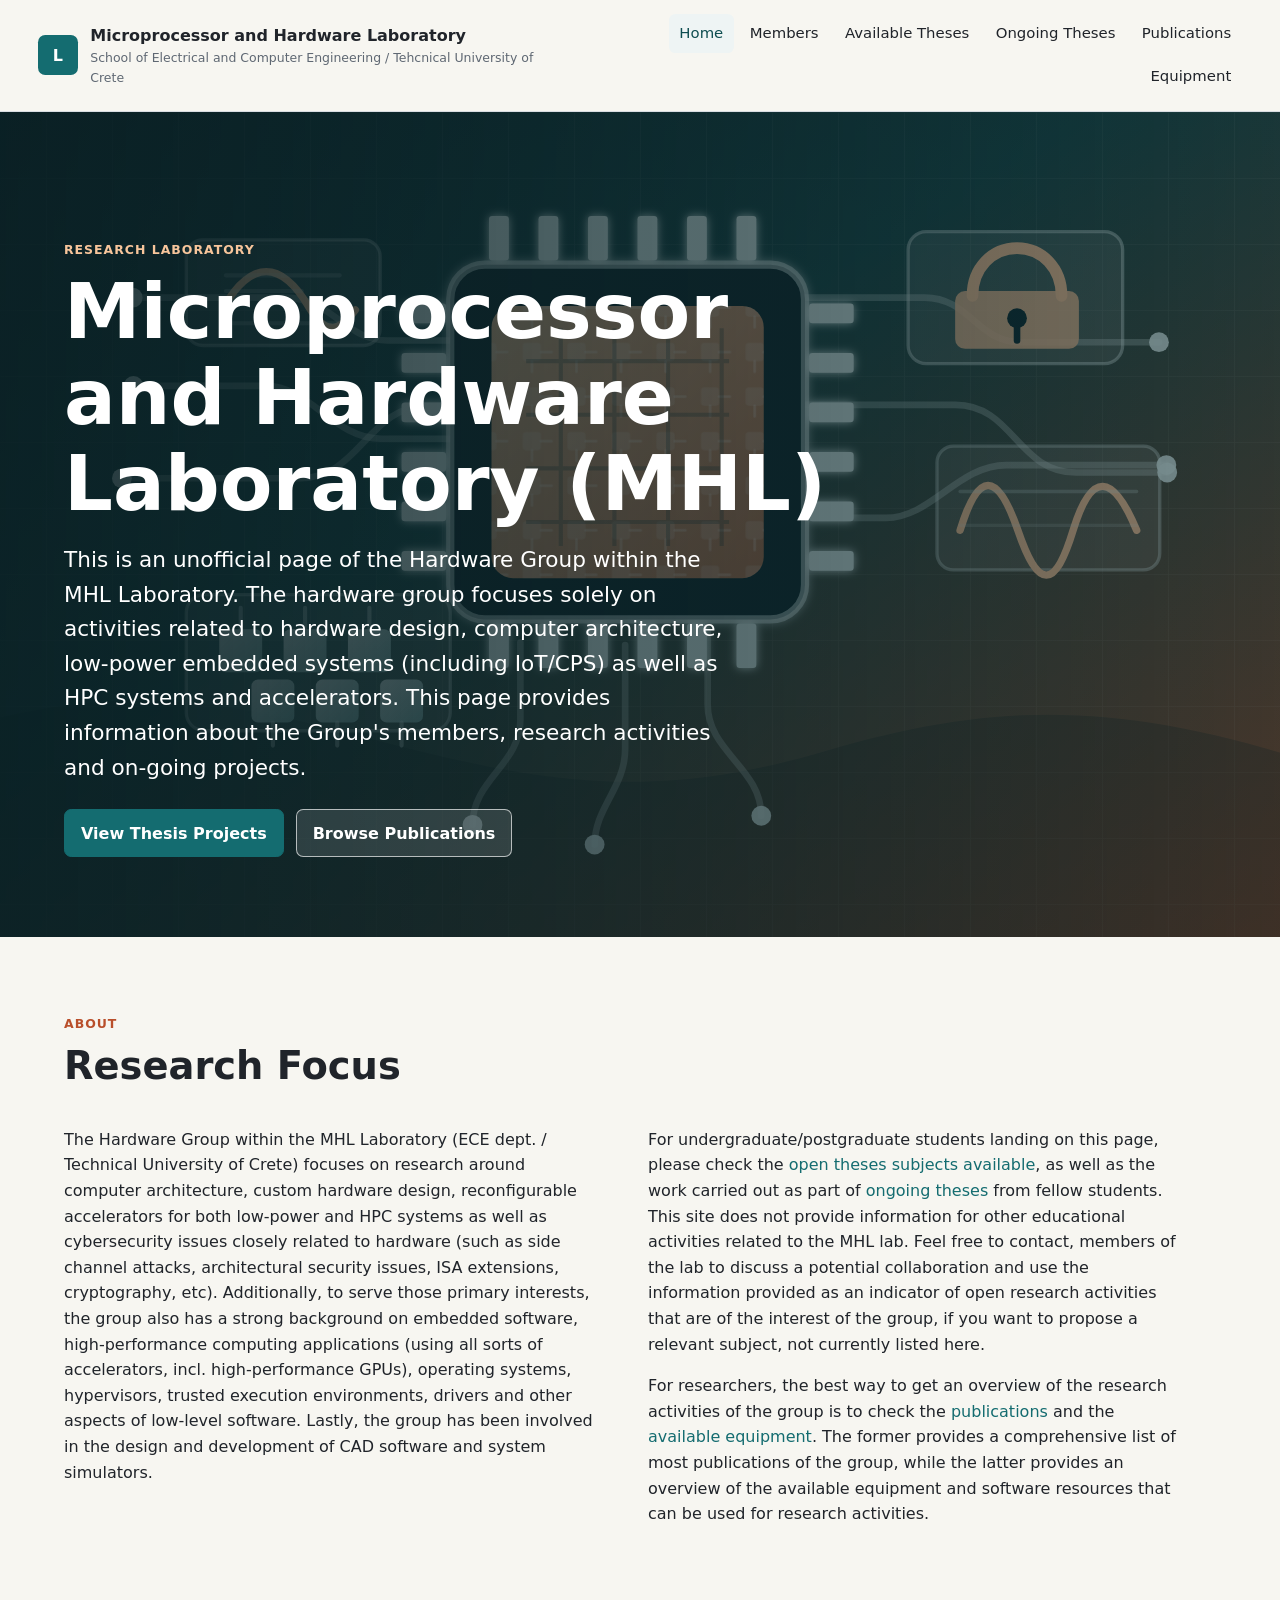
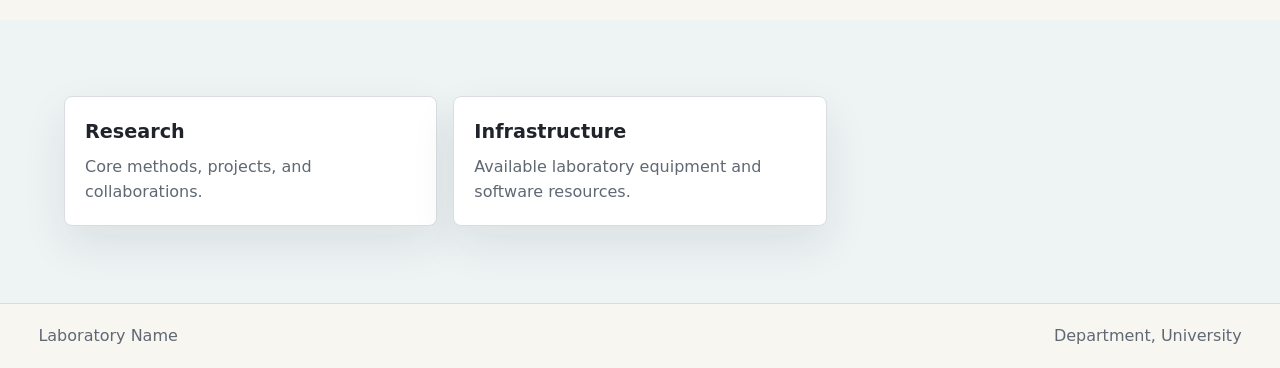
==== index.html @ 0ec5addf "first commit" ====
<!doctype html>
<html lang="en">
  <head>
    <meta charset="utf-8">
    <meta name="viewport" content="width=device-width, initial-scale=1">
    <title>Lab Website</title>
    <link rel="stylesheet" href="assets/styles.css">
    <script src="assets/site.js" defer></script>
  </head>
  <body>
    <header class="site-header">
      <a class="brand" href="index.html" aria-label="Lab home">
        <span class="brand-mark">L</span>
        <span>
          <strong>Microprocessor and Hardware Laboratory</strong>
          <small>School of Electrical and Computer Engineering / Tehcnical University of Crete</small>
        </span>
      </a>
      <button class="nav-toggle" type="button" aria-label="Toggle navigation" aria-expanded="false">Menu</button>
      <nav class="site-nav" aria-label="Primary navigation">
        <a href="index.html">Home</a>
        <a href="members.html">Members</a>
        <a href="available-theses.html">Available Theses</a>
        <a href="ongoing-theses.html">Ongoing Theses</a>
        <a href="publications.html">Publications</a>
        <a href="equipment.html">Equipment</a>
      </nav>
    </header>

    <main>
      <section class="hero">
        <div class="hero-content">
          <p class="eyebrow">Research Laboratory</p>
          <h1>Microprocessor and Hardware Laboratory (MHL)</h1>
          <p class="lead">This is an unofficial page of the Hardware Group within the MHL Laboratory. The hardware group focuses solely on activities related to hardware design, computer architecture, low-power embedded systems (including IoT/CPS) as well as HPC systems and accelerators. This page provides information about the Group's members, research activities and on-going projects. </p>
          <div class="hero-actions">
            <a class="button" href="available-theses.html">View Thesis Projects</a>
            <a class="button secondary" href="publications.html">Browse Publications</a>
          </div>
        </div>
      </section>

      <section class="section">
        <div class="section-heading">
          <p class="eyebrow">About</p>
          <h2>Research Focus</h2>
        </div>
        <div class="two-column">
          <div>
          <p>The Hardware Group within the MHL Laboratory (ECE dept. / Technical University of Crete) focuses on research around computer architecture, custom hardware design, reconfigurable accelerators for both low-power and HPC systems as well as cybersecurity issues closely related to hardware (such as side channel attacks, architectural security issues, ISA extensions, cryptography, etc). Additionally, to serve those primary interests, the group also has a strong background on embedded software, high-performance computing applications (using all sorts of accelerators, incl. high-performance GPUs), operating systems, hypervisors, trusted execution environments, drivers and other aspects of low-level software. Lastly, the group has been involved in the design and development of CAD software and system simulators.</p>
          </div>
          <div>
          <p>For undergraduate/postgraduate students landing on this page, please check the <a href="available-theses.html">open theses subjects available</a>, as well as the work carried out as part of <a href="ongoing-theses.html">ongoing theses</a> from fellow students. This site does not provide information for other educational activities related to the MHL lab. Feel free to contact, members of the lab to discuss a potential collaboration and use the information provided as an indicator of open research activities that are of the interest of the group, if you want to propose a relevant subject, not currently listed here. </p>
          <p>For researchers, the best way to get an overview of the research activities of the group is to check the <a href="publications.html">publications</a> and the <a href="equipment.html">available equipment</a>. The former provides a comprehensive list of most publications of the group, while the latter provides an overview of the available equipment and software resources that can be used for research activities. </p>
          </div>  
        </div>
      </section>

      <section class="section muted">
        <div class="stat-grid">
          <article>
            <strong>Research</strong>
            <span>Core methods, projects, and collaborations.</span>
          </article>
          <!-- <article>
            <strong>Teaching</strong>
            <span>Diploma thesis projects and student supervision.</span>
          </article> -->
          <article>
            <strong>Infrastructure</strong>
            <span>Available laboratory equipment and software resources.</span>
          </article>
        </div>
      </section>
    </main>

    <footer class="site-footer">
      <span>Laboratory Name</span>
      <span>Department, University</span>
    </footer>
  </body>
</html>
---- assets/styles.css ----
:root {
  --bg: #f7f6f1;
  --surface: #ffffff;
  --ink: #20242a;
  --muted: #5f6873;
  --line: #d9dde2;
  --accent: #146c70;
  --accent-dark: #0e4d50;
  --warm: #b94f2b;
  --soft: #eef4f4;
  --shadow: 0 18px 45px rgba(32, 36, 42, 0.09);
}

* {
  box-sizing: border-box;
}

body {
  margin: 0;
  color: var(--ink);
  background: var(--bg);
  font-family: Inter, ui-sans-serif, system-ui, -apple-system, BlinkMacSystemFont, "Segoe UI", sans-serif;
  line-height: 1.6;
}

a {
  color: var(--accent);
  text-decoration: none;
}

a:hover {
  color: var(--accent-dark);
}

.site-header {
  position: sticky;
  top: 0;
  z-index: 20;
  display: flex;
  align-items: center;
  justify-content: space-between;
  gap: 1rem;
  padding: 0.9rem clamp(1rem, 3vw, 2.5rem);
  background: rgba(247, 246, 241, 0.94);
  border-bottom: 1px solid var(--line);
  backdrop-filter: blur(12px);
}

.brand {
  display: inline-flex;
  align-items: center;
  gap: 0.8rem;
  min-width: 15rem;
  color: var(--ink);
}

.brand-mark {
  display: grid;
  width: 2.5rem;
  height: 2.5rem;
  place-items: center;
  color: #fff;
  font-weight: 800;
  background: var(--accent);
  border-radius: 0.45rem;
}

.brand strong,
.brand small {
  display: block;
}

.brand small {
  color: var(--muted);
  font-size: 0.78rem;
}

.site-nav {
  display: flex;
  flex-wrap: wrap;
  justify-content: flex-end;
  gap: 0.35rem;
}

.site-nav a {
  padding: 0.45rem 0.65rem;
  color: var(--ink);
  border-radius: 0.4rem;
  font-size: 0.93rem;
}

.site-nav a:hover,
.site-nav a[aria-current="page"] {
  color: var(--accent-dark);
  background: var(--soft);
}

.nav-toggle {
  display: none;
  border: 1px solid var(--line);
  color: var(--ink);
  background: var(--surface);
  border-radius: 0.4rem;
  padding: 0.45rem 0.7rem;
}

.hero {
  min-height: calc(100vh - 5rem);
  display: grid;
  align-items: end;
  padding: clamp(5rem, 11vw, 8rem) clamp(1rem, 5vw, 5rem) clamp(3rem, 7vw, 5rem);
  color: #fff;
  background:
    linear-gradient(90deg, rgba(10, 30, 34, 0.88), rgba(10, 30, 34, 0.46)),
    url("images/lab-hero.svg") center / cover;
}

.hero-content {
  max-width: 48rem;
}

.eyebrow {
  margin: 0 0 0.6rem;
  color: var(--warm);
  font-size: 0.78rem;
  font-weight: 800;
  letter-spacing: 0.08em;
  text-transform: uppercase;
}

.hero .eyebrow {
  color: #f7c59b;
}

h1,
h2,
h3 {
  margin: 0;
  line-height: 1.12;
}

h1 {
  font-size: clamp(2.6rem, 6vw, 5.8rem);
}

h2 {
  font-size: clamp(1.8rem, 3vw, 2.8rem);
}

h3 {
  font-size: 1.2rem;
}

.lead {
  max-width: 42rem;
  margin: 1rem 0 0;
  font-size: clamp(1.1rem, 2vw, 1.35rem);
}

.hero-actions {
  display: flex;
  flex-wrap: wrap;
  gap: 0.75rem;
  margin-top: 1.5rem;
}

.button {
  display: inline-flex;
  align-items: center;
  justify-content: center;
  min-height: 2.75rem;
  padding: 0.65rem 1rem;
  color: #fff;
  background: var(--accent);
  border: 1px solid var(--accent);
  border-radius: 0.45rem;
  font-weight: 700;
}

.button:hover {
  color: #fff;
  background: var(--accent-dark);
}

.button.secondary {
  color: #fff;
  background: rgba(255, 255, 255, 0.12);
  border-color: rgba(255, 255, 255, 0.65);
}

.section,
.page {
  padding: clamp(2.5rem, 6vw, 5rem) clamp(1rem, 5vw, 5rem);
}

.section-heading,
.page-heading {
  max-width: 52rem;
  margin-bottom: 1.5rem;
}

.page-heading p:not(.eyebrow) {
  margin: 0.75rem 0 0;
  color: var(--muted);
  font-size: 1.08rem;
}

.two-column {
  display: grid;
  grid-template-columns: repeat(2, minmax(0, 1fr));
  gap: clamp(1.25rem, 4vw, 3rem);
  max-width: 70rem;
}

.muted {
  background: var(--soft);
}

.stat-grid,
.card-grid {
  display: grid;
  grid-template-columns: repeat(3, minmax(0, 1fr));
  gap: 1rem;
}

.stat-grid article,
.card,
.thesis,
.publication {
  background: var(--surface);
  border: 1px solid var(--line);
  border-radius: 0.5rem;
  box-shadow: var(--shadow);
}

.stat-grid article {
  padding: 1.25rem;
}

.stat-grid strong {
  display: block;
  margin-bottom: 0.35rem;
  font-size: 1.2rem;
}

.stat-grid span,
.meta,
.contact,
.publication-details,
.card p,
.thesis p,
.publication p {
  color: var(--muted);
}

.card {
  padding: 1.2rem;
}

.card h2,
.thesis h2,
.publication h2 {
  font-size: 1.25rem;
}

.role {
  margin: 0.15rem 0 0.8rem;
  color: var(--warm);
  font-weight: 700;
}

.contact {
  display: grid;
  gap: 0.25rem;
  margin: 0.9rem 0;
  font-size: 0.94rem;
}

.tag-list {
  display: flex;
  flex-wrap: wrap;
  gap: 0.4rem;
  margin-top: 0.85rem;
}

.tag {
  padding: 0.25rem 0.5rem;
  color: var(--accent-dark);
  background: var(--soft);
  border-radius: 999px;
  font-size: 0.82rem;
  font-weight: 700;
}

.stack {
  display: grid;
  gap: 1rem;
  max-width: 75rem;
}

.thesis,
.publication {
  padding: 1.25rem;
}

.record-header {
  display: flex;
  justify-content: space-between;
  gap: 1rem;
  align-items: flex-start;
}

.status {
  flex: 0 0 auto;
  padding: 0.2rem 0.5rem;
  color: var(--accent-dark);
  background: var(--soft);
  border-radius: 999px;
  font-size: 0.78rem;
  font-weight: 800;
}

.publication-details {
  margin: 0.5rem 0;
}

.link-row {
  display: flex;
  flex-wrap: wrap;
  gap: 0.65rem;
  margin-top: 0.9rem;
}

.link-row a {
  font-weight: 800;
}

.site-footer {
  display: flex;
  justify-content: space-between;
  gap: 1rem;
  padding: 1.2rem clamp(1rem, 3vw, 2.5rem);
  color: var(--muted);
  border-top: 1px solid var(--line);
}

.notice {
  padding: 1rem;
  color: var(--muted);
  background: var(--surface);
  border: 1px dashed var(--line);
  border-radius: 0.5rem;
}

@media (max-width: 860px) {
  .site-header {
    align-items: flex-start;
  }

  .nav-toggle {
    display: inline-flex;
  }

  .site-nav {
    display: none;
    position: absolute;
    top: 4.5rem;
    left: 1rem;
    right: 1rem;
    flex-direction: column;
    padding: 0.75rem;
    background: var(--surface);
    border: 1px solid var(--line);
    border-radius: 0.5rem;
    box-shadow: var(--shadow);
  }

  .site-nav.is-open {
    display: flex;
  }

  .two-column,
  .stat-grid,
  .card-grid {
    grid-template-columns: 1fr;
  }

  .hero {
    min-height: 34rem;
  }

  .record-header,
  .site-footer {
    flex-direction: column;
  }
}
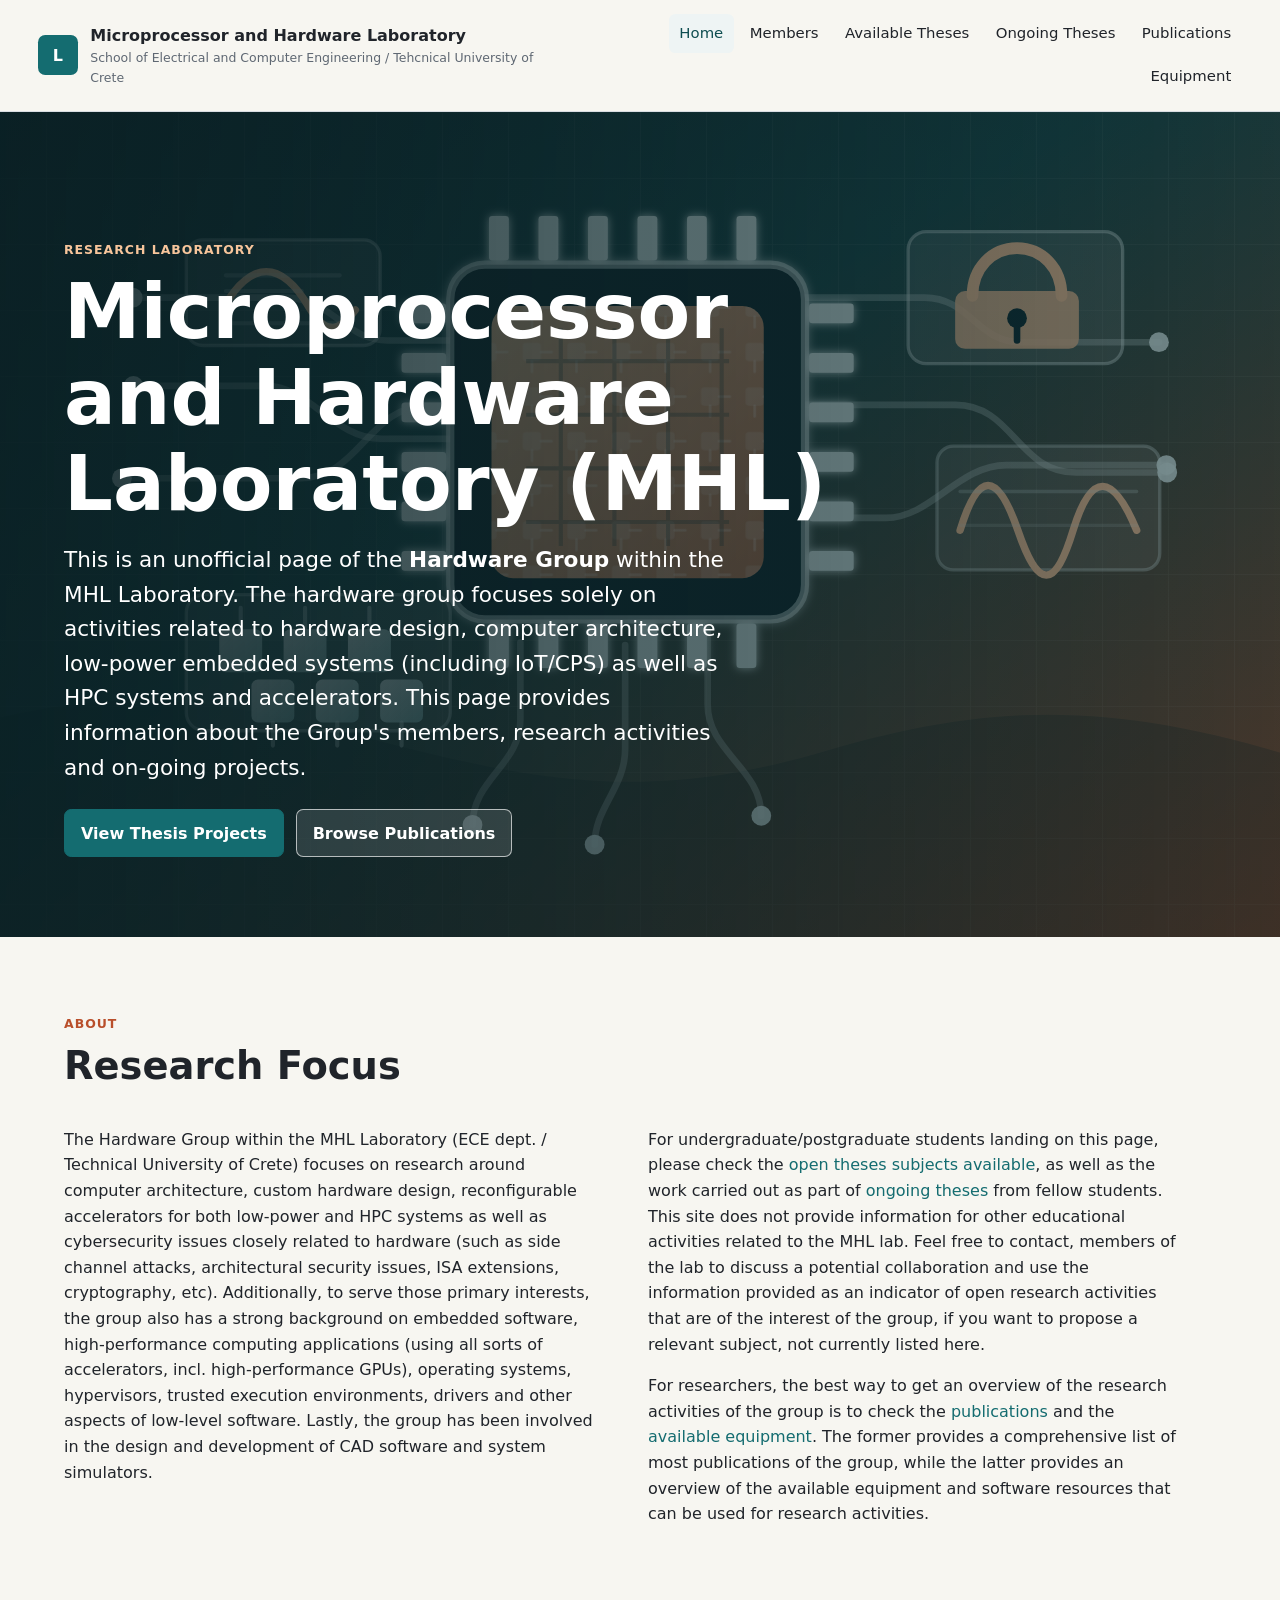
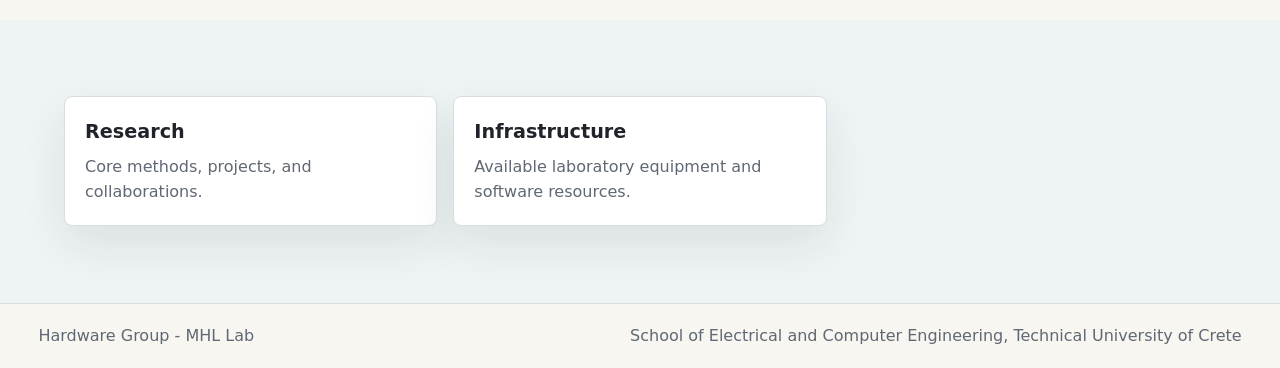
==== commit 8df90489: "corrections in index.html" ====
--- a/index.html
+++ b/index.html
@@ -32,7 +32,7 @@
         <div class="hero-content">
           <p class="eyebrow">Research Laboratory</p>
           <h1>Microprocessor and Hardware Laboratory (MHL)</h1>
-          <p class="lead">This is an unofficial page of the Hardware Group within the MHL Laboratory. The hardware group focuses solely on activities related to hardware design, computer architecture, low-power embedded systems (including IoT/CPS) as well as HPC systems and accelerators. This page provides information about the Group's members, research activities and on-going projects. </p>
+          <p class="lead">This is an unofficial page of the <b>Hardware Group</b> within the MHL Laboratory. The hardware group focuses solely on activities related to hardware design, computer architecture, low-power embedded systems (including IoT/CPS) as well as HPC systems and accelerators. This page provides information about the Group's members, research activities and on-going projects. </p>
           <div class="hero-actions">
             <a class="button" href="available-theses.html">View Thesis Projects</a>
             <a class="button secondary" href="publications.html">Browse Publications</a>
@@ -75,8 +75,8 @@
     </main>
 
     <footer class="site-footer">
-      <span>Laboratory Name</span>
-      <span>Department, University</span>
+      <span>Hardware Group - MHL Lab</span>
+      <span>School of Electrical and Computer Engineering, Technical University of Crete</span>
     </footer>
   </body>
 </html>
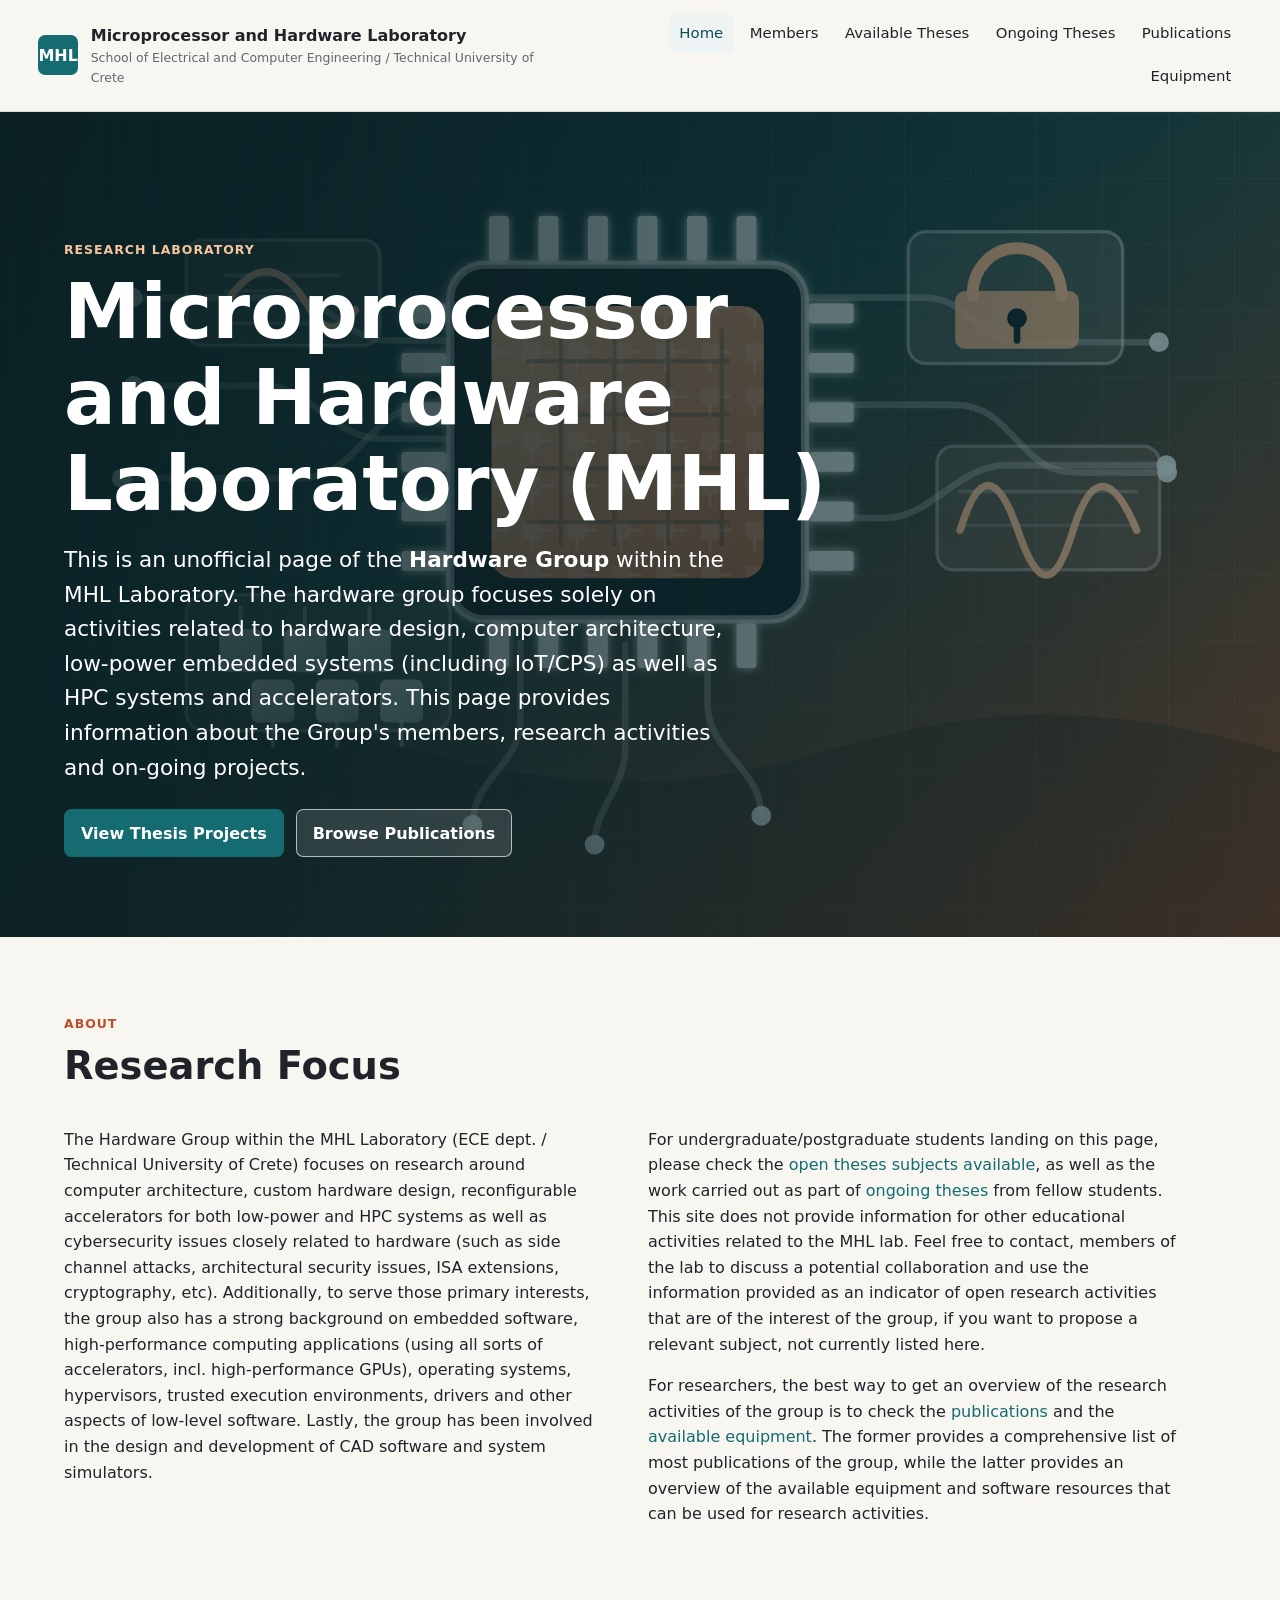
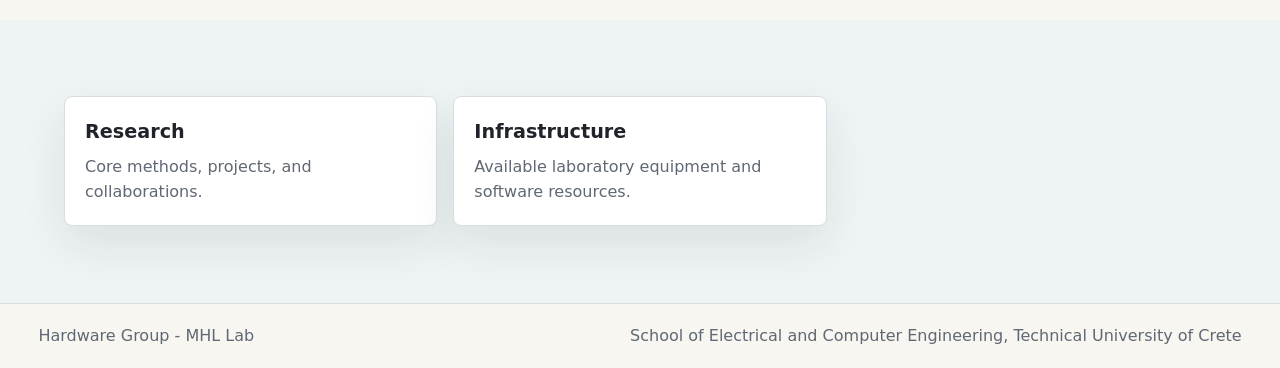
==== commit d4bf265e: "major changes to all pages and content" ====
--- a/index.html
+++ b/index.html
@@ -10,10 +10,10 @@
   <body>
     <header class="site-header">
       <a class="brand" href="index.html" aria-label="Lab home">
-        <span class="brand-mark">L</span>
+        <span class="brand-mark">MHL</span>
         <span>
           <strong>Microprocessor and Hardware Laboratory</strong>
-          <small>School of Electrical and Computer Engineering / Tehcnical University of Crete</small>
+          <small>School of Electrical and Computer Engineering / Technical University of Crete</small>
         </span>
       </a>
       <button class="nav-toggle" type="button" aria-label="Toggle navigation" aria-expanded="false">Menu</button>
--- a/assets/styles.css
+++ b/assets/styles.css
@@ -223,6 +223,39 @@
   gap: 1rem;
 }
 
+.member-sections,
+.equipment-sections {
+  display: grid;
+  gap: clamp(1.75rem, 4vw, 3rem);
+}
+
+.member-group,
+.content-group {
+  display: grid;
+  gap: 1rem;
+}
+
+.member-group-heading,
+.content-group-heading {
+  display: flex;
+  align-items: end;
+  justify-content: space-between;
+  gap: 1rem;
+  padding-bottom: 0.65rem;
+  border-bottom: 1px solid var(--line);
+}
+
+.member-group-heading h2,
+.content-group-heading h2 {
+  font-size: clamp(1.35rem, 2.4vw, 2rem);
+}
+
+.member-group-heading span,
+.content-group-heading span {
+  color: var(--muted);
+  font-size: 0.94rem;
+}
+
 .stat-grid article,
 .card,
 .thesis,
@@ -290,6 +323,18 @@
   border-radius: 999px;
   font-size: 0.82rem;
   font-weight: 700;
+}
+
+.feature-list {
+  display: grid;
+  gap: 0.4rem;
+  margin: 0.95rem 0 0;
+  padding-left: 1.1rem;
+  color: var(--muted);
+}
+
+.feature-list li::marker {
+  color: var(--accent);
 }
 
 .stack {
@@ -385,6 +430,12 @@
     grid-template-columns: 1fr;
   }
 
+  .member-group-heading,
+  .content-group-heading {
+    align-items: flex-start;
+    flex-direction: column;
+  }
+
   .hero {
     min-height: 34rem;
   }
